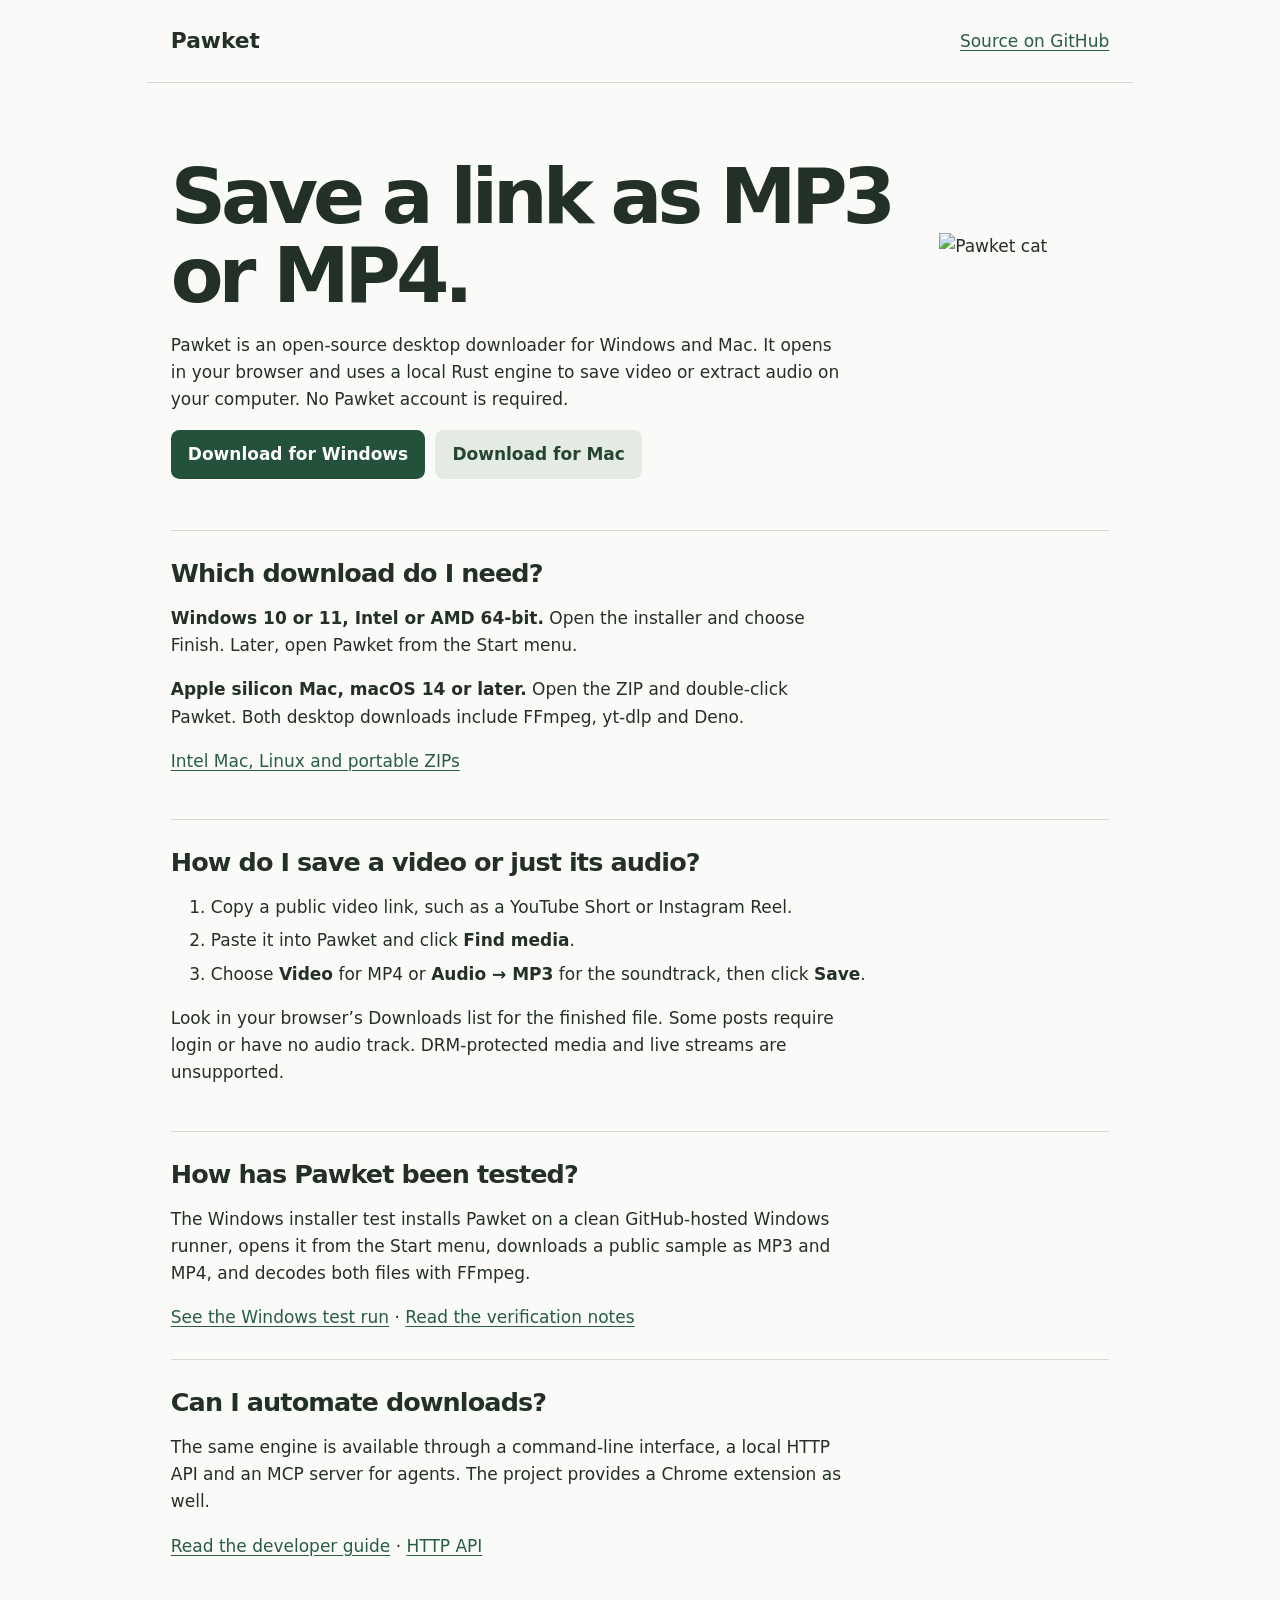
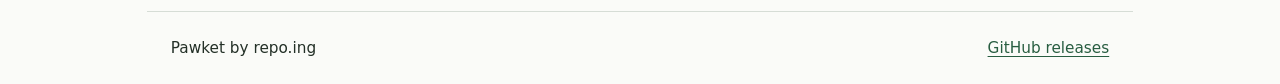
==== site/index.html @ c1f66cdb "Publish a searchable Pawket download and verification guide" ====
<!doctype html>
<html lang="en">
<head>
<meta charset="utf-8">
<meta name="viewport" content="width=device-width,initial-scale=1">
<title>Pawket — Open-source MP3 and MP4 downloader for Windows and Mac</title>
<meta name="description" content="Download Pawket to save public video links as MP4 video or MP3 audio on your own computer. Get the Windows installer or Apple silicon Mac app and see how downloads work.">
<link rel="canonical" href="https://repo-ing.github.io/pawket/">
<meta property="og:title" content="Pawket — Save a link as MP3 or MP4">
<meta property="og:description" content="An open-source desktop downloader for Windows and Mac. Paste a link, choose audio or video, and save it locally.">
<meta property="og:type" content="website">
<meta property="og:url" content="https://repo-ing.github.io/pawket/">
<meta property="og:image" content="https://repo-ing.github.io/pawket/pawket-logo-320.png">
<link rel="icon" href="pawket-logo-320.png">
<style>
:root{color-scheme:light;font:17px/1.6 "Inter",system-ui,sans-serif;color:#233027;background:#fafbf8}*{box-sizing:border-box}body{margin:0}main,nav,footer{max-width:58rem;margin:auto;padding:1.4rem}nav,footer{display:flex;justify-content:space-between;align-items:center;gap:1rem}nav{border-bottom:1px solid #d6ddd6}nav strong{font-size:1.28rem}a{color:#285d41;text-underline-offset:.18em}header{padding:3rem 0;display:grid;grid-template-columns:1fr minmax(6rem,10rem);gap:1.3rem;align-items:center}header img{width:100%;height:auto}h1{font-size:clamp(2.5rem,6vw,4.6rem);line-height:1.02;letter-spacing:-.065em;margin:0}h2{letter-spacing:-.035em;line-height:1.18;margin:0 0 .8rem}p{max-width:62ch}.actions{display:flex;gap:.6rem;flex-wrap:wrap}.actions a{padding:.62rem 1rem;background:#235139;color:white;border-radius:.5rem;font-weight:650;text-decoration:none}.actions a+a{background:#e4ebe4;color:#25452e}section{padding:1.6rem 0;border-top:1px solid #d6ddd6}li+li{margin-top:.35rem}footer{font-size:.9rem;border-top:1px solid #d6ddd6}@media(max-width:540px){header{grid-template-columns:1fr;padding:2rem 0}header img{display:none}}
</style>
</head>
<body><nav aria-label="Main"><strong>Pawket</strong><a href="https://github.com/repo-ing/pawket">Source on GitHub</a></nav>
<main>
<header><div><h1>Save a link as MP3 or MP4.</h1>
<p>Pawket is an open-source desktop downloader for Windows and Mac. It opens in your browser and uses a local Rust engine to save video or extract audio on your computer. No Pawket account is required.</p>
<div class="actions"><a href="https://github.com/repo-ing/pawket/releases/latest/download/Pawket-Setup.exe">Download for Windows</a><a href="https://github.com/repo-ing/pawket/releases/latest/download/Pawket-for-Mac.zip">Download for Mac</a></div></div>
<img src="pawket-logo-320.png" width="320" height="320" alt="Pawket cat"></header>
<section id="install"><h2>Which download do I need?</h2>
<p><strong>Windows 10 or 11, Intel or AMD 64-bit.</strong> Open the installer and choose Finish. Later, open Pawket from the Start menu.</p>
<p><strong>Apple silicon Mac, macOS 14 or later.</strong> Open the ZIP and double-click Pawket. Both desktop downloads include FFmpeg, yt-dlp and Deno.</p>
<p><a href="https://github.com/repo-ing/pawket/releases/latest">Intel Mac, Linux and portable ZIPs</a></p></section>
<section id="first-download"><h2>How do I save a video or just its audio?</h2>
<ol><li>Copy a public video link, such as a YouTube Short or Instagram Reel.</li><li>Paste it into Pawket and click <strong>Find media</strong>.</li><li>Choose <strong>Video</strong> for MP4 or <strong>Audio → MP3</strong> for the soundtrack, then click <strong>Save</strong>.</li></ol>
<p>Look in your browser’s Downloads list for the finished file. Some posts require login or have no audio track. DRM-protected media and live streams are unsupported.</p></section>
<section id="verification"><h2>How has Pawket been tested?</h2>
<p>The Windows installer test installs Pawket on a clean GitHub-hosted Windows runner, opens it from the Start menu, downloads a public sample as MP3 and MP4, and decodes both files with FFmpeg.</p>
<a href="https://github.com/repo-ing/pawket/actions/runs/46078348988">See the Windows test run</a> · <a href="https://github.com/repo-ing/pawket/blob/main/docs/VERIFICATION.md">Read the verification notes</a></section>
<section id="developers"><h2>Can I automate downloads?</h2><p>The same engine is available through a command-line interface, a local HTTP API and an MCP server for agents. The project provides a Chrome extension as well.</p><a href="https://github.com/repo-ing/pawket/blob/main/docs/GUIDE.md">Read the developer guide</a> · <a href="https://github.com/repo-ing/pawket/blob/main/docs/API.md">HTTP API</a></section>
</main><footer><span>Pawket by repo.ing</span><a href="https://github.com/repo-ing/pawket/releases">GitHub releases</a></footer></body></html>
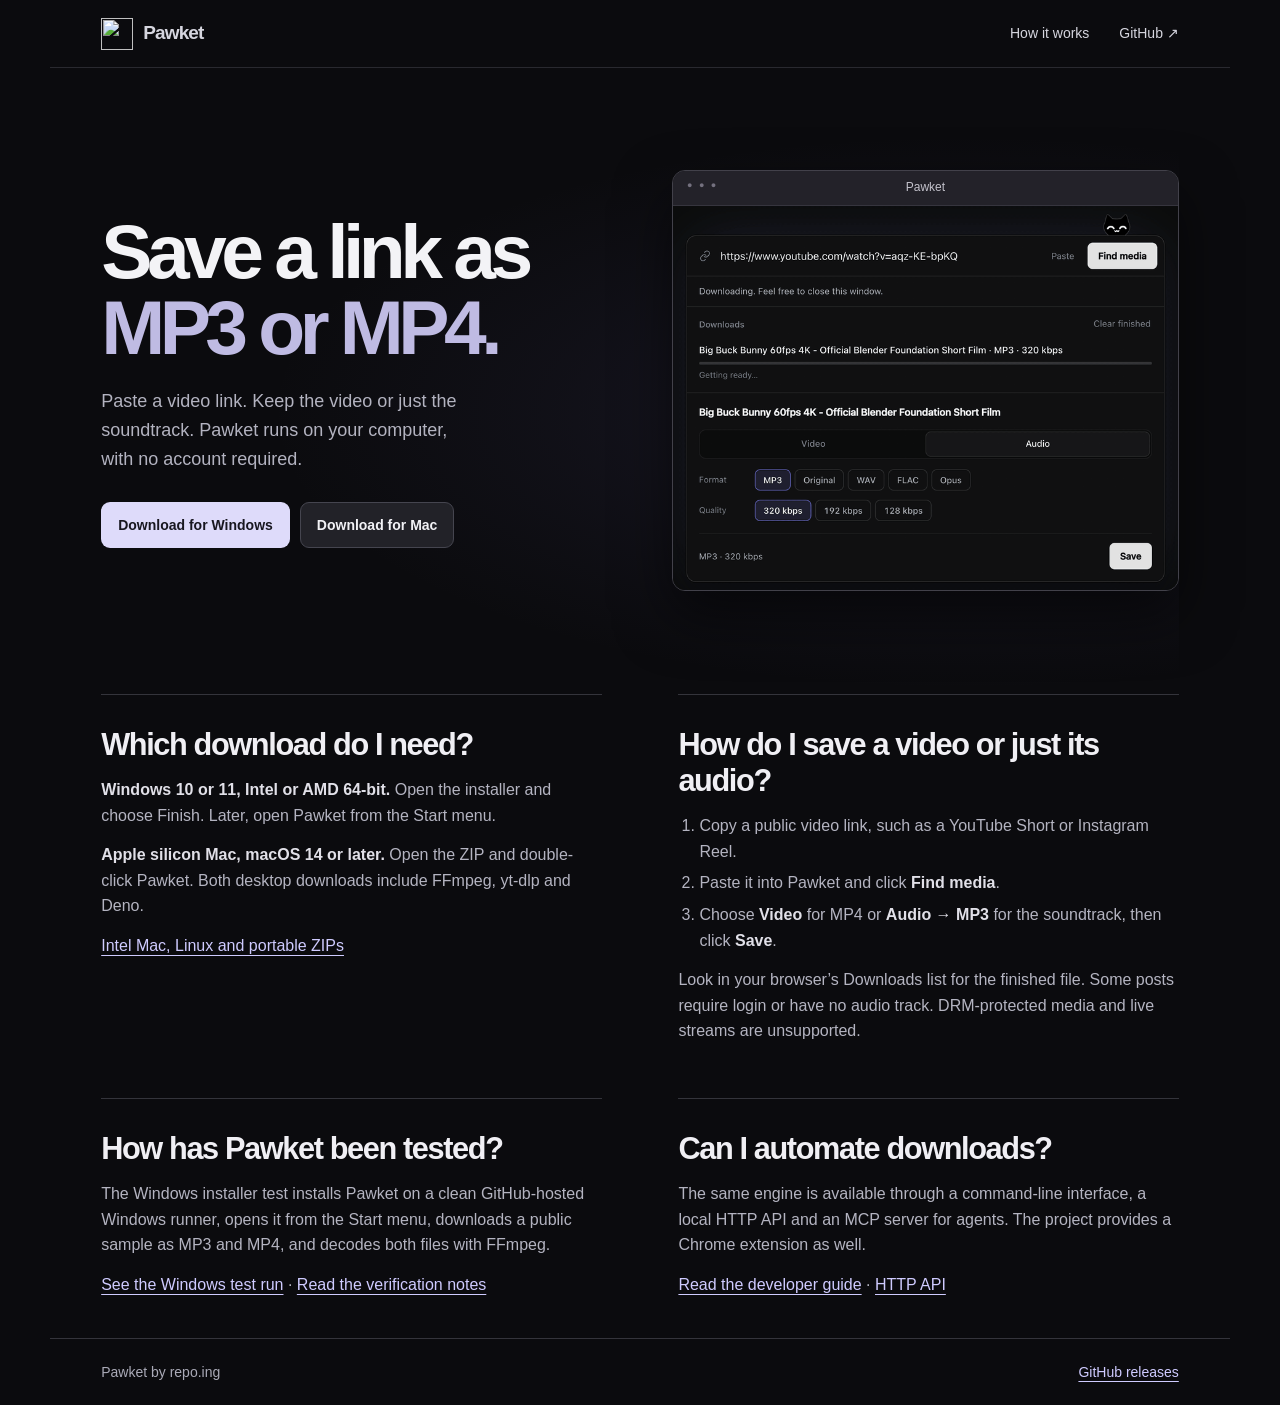
==== commit ba10fc98: "Bring the Pawket desktop visual style to the download site" ====
--- a/site/index.html
+++ b/site/index.html
@@ -12,17 +12,15 @@
 <meta property="og:url" content="https://repo-ing.github.io/pawket/">
 <meta property="og:image" content="https://repo-ing.github.io/pawket/pawket-logo-320.png">
 <link rel="icon" href="pawket-logo-320.png">
-<style>
-:root{color-scheme:light;font:17px/1.6 "Inter",system-ui,sans-serif;color:#233027;background:#fafbf8}*{box-sizing:border-box}body{margin:0}main,nav,footer{max-width:58rem;margin:auto;padding:1.4rem}nav,footer{display:flex;justify-content:space-between;align-items:center;gap:1rem}nav{border-bottom:1px solid #d6ddd6}nav strong{font-size:1.28rem}a{color:#285d41;text-underline-offset:.18em}header{padding:3rem 0;display:grid;grid-template-columns:1fr minmax(6rem,10rem);gap:1.3rem;align-items:center}header img{width:100%;height:auto}h1{font-size:clamp(2.5rem,6vw,4.6rem);line-height:1.02;letter-spacing:-.065em;margin:0}h2{letter-spacing:-.035em;line-height:1.18;margin:0 0 .8rem}p{max-width:62ch}.actions{display:flex;gap:.6rem;flex-wrap:wrap}.actions a{padding:.62rem 1rem;background:#235139;color:white;border-radius:.5rem;font-weight:650;text-decoration:none}.actions a+a{background:#e4ebe4;color:#25452e}section{padding:1.6rem 0;border-top:1px solid #d6ddd6}li+li{margin-top:.35rem}footer{font-size:.9rem;border-top:1px solid #d6ddd6}@media(max-width:540px){header{grid-template-columns:1fr;padding:2rem 0}header img{display:none}}
-</style>
+<link rel="stylesheet" href="theme.css">
 </head>
-<body><nav aria-label="Main"><strong>Pawket</strong><a href="https://github.com/repo-ing/pawket">Source on GitHub</a></nav>
+<body><nav aria-label="Main"><a class="brand" href="./"><img src="pawket-logo-320.png" alt="" width="32" height="32">Pawket</a><div class="navlinks"><a href="#first-download">How it works</a><a href="https://github.com/repo-ing/pawket">GitHub ↗</a></div></nav>
 <main>
-<header><div><h1>Save a link as MP3 or MP4.</h1>
-<p>Pawket is an open-source desktop downloader for Windows and Mac. It opens in your browser and uses a local Rust engine to save video or extract audio on your computer. No Pawket account is required.</p>
+<header><div><h1>Save a link as<br><span>MP3 or MP4.</span></h1>
+<p>Paste a video link. Keep the video or just the soundtrack. Pawket runs on your computer, with no account required.</p>
 <div class="actions"><a href="https://github.com/repo-ing/pawket/releases/latest/download/Pawket-Setup.exe">Download for Windows</a><a href="https://github.com/repo-ing/pawket/releases/latest/download/Pawket-for-Mac.zip">Download for Mac</a></div></div>
-<img src="pawket-logo-320.png" width="320" height="320" alt="Pawket cat"></header>
-<section id="install"><h2>Which download do I need?</h2>
+<figure><figcaption><span class="lights" aria-hidden="true">● ● ●</span>Pawket</figcaption><img src="picker.png" width="820" height="625" alt="Pawket downloading an MP3 with Audio selected at 320 kbps"></figure></header>
+<div class="guides"><section id="install"><h2>Which download do I need?</h2>
 <p><strong>Windows 10 or 11, Intel or AMD 64-bit.</strong> Open the installer and choose Finish. Later, open Pawket from the Start menu.</p>
 <p><strong>Apple silicon Mac, macOS 14 or later.</strong> Open the ZIP and double-click Pawket. Both desktop downloads include FFmpeg, yt-dlp and Deno.</p>
 <p><a href="https://github.com/repo-ing/pawket/releases/latest">Intel Mac, Linux and portable ZIPs</a></p></section>
@@ -32,5 +30,5 @@
 <section id="verification"><h2>How has Pawket been tested?</h2>
 <p>The Windows installer test installs Pawket on a clean GitHub-hosted Windows runner, opens it from the Start menu, downloads a public sample as MP3 and MP4, and decodes both files with FFmpeg.</p>
 <a href="https://github.com/repo-ing/pawket/actions/runs/46078348988">See the Windows test run</a> · <a href="https://github.com/repo-ing/pawket/blob/main/docs/VERIFICATION.md">Read the verification notes</a></section>
-<section id="developers"><h2>Can I automate downloads?</h2><p>The same engine is available through a command-line interface, a local HTTP API and an MCP server for agents. The project provides a Chrome extension as well.</p><a href="https://github.com/repo-ing/pawket/blob/main/docs/GUIDE.md">Read the developer guide</a> · <a href="https://github.com/repo-ing/pawket/blob/main/docs/API.md">HTTP API</a></section>
+<section id="developers"><h2>Can I automate downloads?</h2><p>The same engine is available through a command-line interface, a local HTTP API and an MCP server for agents. The project provides a Chrome extension as well.</p><a href="https://github.com/repo-ing/pawket/blob/main/docs/GUIDE.md">Read the developer guide</a> · <a href="https://github.com/repo-ing/pawket/blob/main/docs/API.md">HTTP API</a></section></div>
 </main><footer><span>Pawket by repo.ing</span><a href="https://github.com/repo-ing/pawket/releases">GitHub releases</a></footer></body></html>
--- a/site/theme.css
+++ b/site/theme.css
@@ -0,0 +1,55 @@
+:root {
+  color-scheme: dark;
+  font: 16px/1.6 Inter, -apple-system, BlinkMacSystemFont, "Segoe UI", sans-serif;
+  color: #f3f3f6;
+  background: #0b0b0e;
+}
+* { box-sizing: border-box; }
+body { margin: 0; }
+nav, main, footer { max-width: 1180px; margin: auto; padding-inline: clamp(20px, 4vw, 60px); }
+nav, footer, .brand, .navlinks, .actions { display: flex; align-items: center; }
+nav, footer { justify-content: space-between; gap: 16px; }
+nav { min-height: 68px; border-bottom: 1px solid #29292f; }
+.brand { gap: 10px; font-weight: 690; font-size: 19px; letter-spacing: -.045em; }
+.navlinks { gap: clamp(12px, 3vw, 30px); font-size: 14px; }
+a { color: #cfcbff; text-underline-offset: 4px; }
+nav a, .actions a { text-decoration: none; }
+nav a { color: #d6d6df; }
+a:hover { color: white; }
+a:focus-visible { outline: 2px solid #c8c3ff; outline-offset: 4px; }
+header {
+  position: relative; isolation: isolate;
+  display: grid; grid-template-columns: 1fr 1fr; align-items: center;
+  gap: clamp(24px, 5vw, 72px); padding-block: clamp(55px, 8vw, 112px);
+}
+header::before {
+  content: ""; position: absolute; z-index: -1; inset: 0;
+  background: radial-gradient(ellipse at 80% 55%, #6961aa25, transparent 57%);
+  pointer-events: none;
+}
+h1, h2, p, figure { margin: 0; }
+h1 { font-size: clamp(52px, 6vw, 86px); line-height: .99; letter-spacing: -.072em; font-weight: 620; }
+h1 span { color: #bfbbe3; }
+header p { margin-block: 22px 28px; max-width: 38ch; font-size: 18px; color: #b3b3c0; }
+.actions { flex-wrap: wrap; gap: 10px; }
+.actions a { padding: 11px 16px; border-radius: 9px; font-weight: 620; font-size: 14px; color: #181720; background: #dedbfa; border: 1px solid transparent; }
+.actions a + a { background: #222228; color: #f2f2f6; border-color: #45454f; }
+.actions a:hover { filter: brightness(1.12); }
+figure { overflow: hidden; background: #101012; border: 1px solid #42414a; border-radius: 13px; box-shadow: 0 24px 55px #0008; }
+figcaption { position: relative; text-align: center; padding: 7px; font-size: 12px; color: #c3c2cb; background: #232229; border-bottom: 1px solid #36353e; }
+.lights { position: absolute; left: 14px; color: #74717f; font-size: 9px; letter-spacing: 2px; }
+figure img { width: 100%; height: auto; display: block; }
+.guides { display: grid; grid-template-columns: 1fr 1fr; column-gap: clamp(24px, 6vw, 84px); }
+section { min-width: 0; border-top: 1px solid #34343b; padding-block: 32px 40px; scroll-margin-top: 18px; color: #b4b4c1; }
+h2 { color: #f0eff4; font-size: clamp(22px, 2.4vw, 32px); line-height: 1.18; letter-spacing: -.045em; font-weight: 610; }
+section p, section ol { margin: 14px 0; }
+section ol { padding-left: 21px; }
+li + li { margin-top: 6px; }
+strong { color: #e1e0e8; }
+footer { padding-block: 22px; border-top: 1px solid #34343b; color: #aaaab7; font-size: 14px; }
+@media (max-width: 760px) {
+  header, .guides { grid-template-columns: 1fr; }
+  header { gap: 32px; padding-block: 48px; }
+  figure { width: min(100%, 490px); }
+  section { padding-block: 24px; }
+}
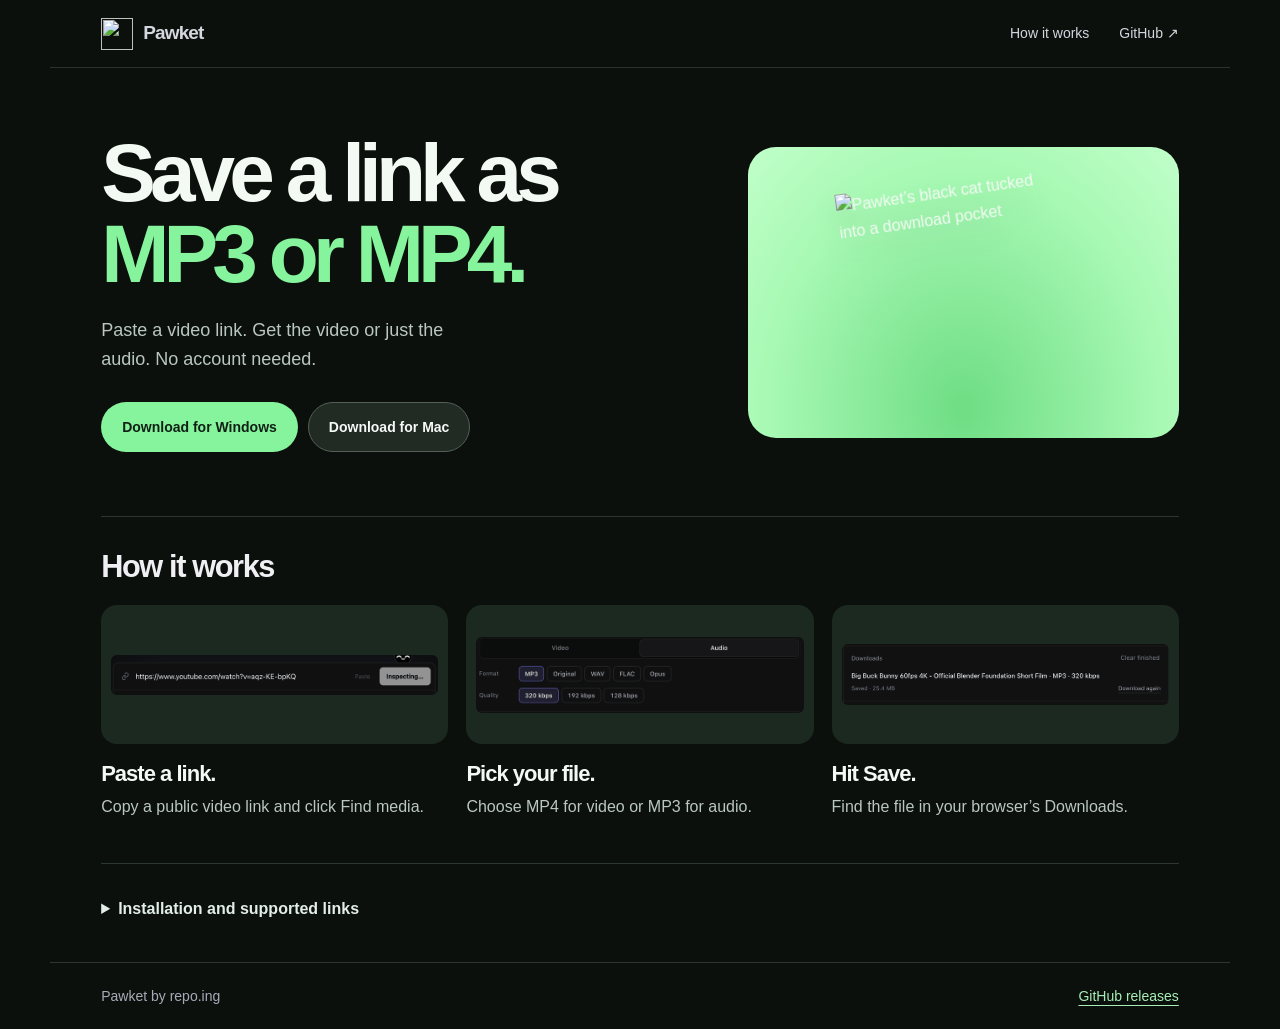
==== commit de4c23ec: "Show the download flow in three illustrated steps" ====
--- a/site/index.html
+++ b/site/index.html
@@ -12,23 +12,21 @@
 <meta property="og:url" content="https://repo-ing.github.io/pawket/">
 <meta property="og:image" content="https://repo-ing.github.io/pawket/pawket-logo-320.png">
 <link rel="icon" href="pawket-logo-320.png">
-<link rel="stylesheet" href="theme.css">
+<link rel="stylesheet" href="theme.css?v=green">
 </head>
 <body><nav aria-label="Main"><a class="brand" href="./"><img src="pawket-logo-320.png" alt="" width="32" height="32">Pawket</a><div class="navlinks"><a href="#first-download">How it works</a><a href="https://github.com/repo-ing/pawket">GitHub ↗</a></div></nav>
 <main>
 <header><div><h1>Save a link as<br><span>MP3 or MP4.</span></h1>
-<p>Paste a video link. Keep the video or just the soundtrack. Pawket runs on your computer, with no account required.</p>
+<p>Paste a video link. Get the video or just the audio. No account needed.</p>
 <div class="actions"><a href="https://github.com/repo-ing/pawket/releases/latest/download/Pawket-Setup.exe">Download for Windows</a><a href="https://github.com/repo-ing/pawket/releases/latest/download/Pawket-for-Mac.zip">Download for Mac</a></div></div>
-<figure><figcaption><span class="lights" aria-hidden="true">● ● ●</span>Pawket</figcaption><img src="picker.png" width="820" height="625" alt="Pawket downloading an MP3 with Audio selected at 320 kbps"></figure></header>
-<div class="guides"><section id="install"><h2>Which download do I need?</h2>
-<p><strong>Windows 10 or 11, Intel or AMD 64-bit.</strong> Open the installer and choose Finish. Later, open Pawket from the Start menu.</p>
-<p><strong>Apple silicon Mac, macOS 14 or later.</strong> Open the ZIP and double-click Pawket. Both desktop downloads include FFmpeg, yt-dlp and Deno.</p>
-<p><a href="https://github.com/repo-ing/pawket/releases/latest">Intel Mac, Linux and portable ZIPs</a></p></section>
-<section id="first-download"><h2>How do I save a video or just its audio?</h2>
-<ol><li>Copy a public video link, such as a YouTube Short or Instagram Reel.</li><li>Paste it into Pawket and click <strong>Find media</strong>.</li><li>Choose <strong>Video</strong> for MP4 or <strong>Audio → MP3</strong> for the soundtrack, then click <strong>Save</strong>.</li></ol>
-<p>Look in your browser’s Downloads list for the finished file. Some posts require login or have no audio track. DRM-protected media and live streams are unsupported.</p></section>
-<section id="verification"><h2>How has Pawket been tested?</h2>
-<p>The Windows installer test installs Pawket on a clean GitHub-hosted Windows runner, opens it from the Start menu, downloads a public sample as MP3 and MP4, and decodes both files with FFmpeg.</p>
-<a href="https://github.com/repo-ing/pawket/actions/runs/46078348988">See the Windows test run</a> · <a href="https://github.com/repo-ing/pawket/blob/main/docs/VERIFICATION.md">Read the verification notes</a></section>
-<section id="developers"><h2>Can I automate downloads?</h2><p>The same engine is available through a command-line interface, a local HTTP API and an MCP server for agents. The project provides a Chrome extension as well.</p><a href="https://github.com/repo-ing/pawket/blob/main/docs/GUIDE.md">Read the developer guide</a> · <a href="https://github.com/repo-ing/pawket/blob/main/docs/API.md">HTTP API</a></section></div>
+<figure class="mascot"><img src="pawket-logo-320.png" width="320" height="320" alt="Pawket’s black cat tucked into a download pocket"></figure></header>
+<section id="first-download"><h2>How it works</h2><ol class="steps">
+<li><div class="shot"><img src="paste.png" width="786" height="96" alt="A video link in Pawket’s link field"></div><h3>Paste a link.</h3><p>Copy a public video link and click Find media.</p></li>
+<li><div class="shot"><img src="choose.png" width="752" height="174" alt="Audio selected with MP3 and bitrate options"></div><h3>Pick your file.</h3><p>Choose MP4 for video or MP3 for audio.</p></li>
+<li><div class="shot"><img src="save.png" width="778" height="145" alt="The downloaded file in Pawket’s download list"></div><h3>Hit Save.</h3><p>Find the file in your browser’s Downloads.</p></li>
+</ol></section>
+<section id="install"><details><summary>Installation and supported links</summary>
+<p><strong>Windows 10 or 11 (64-bit Intel or AMD):</strong> Open the installer and choose Finish. <strong>Mac (M1 or newer, macOS 14+):</strong> Open the ZIP and double-click Pawket. Both include the media tools.</p>
+<p>Public YouTube Shorts and Instagram Reels are supported. Some posts require login. DRM-protected videos and live streams are unsupported.</p>
+<a href="https://github.com/repo-ing/pawket/releases/latest">Other downloads</a> · <a href="https://github.com/repo-ing/pawket/actions/runs/46078348988">Windows install test</a> · <a href="https://github.com/repo-ing/pawket/blob/main/docs/GUIDE.md">Developer guide</a></details></section>
 </main><footer><span>Pawket by repo.ing</span><a href="https://github.com/repo-ing/pawket/releases">GitHub releases</a></footer></body></html>
--- a/site/theme.css
+++ b/site/theme.css
@@ -53,3 +53,25 @@
   figure { width: min(100%, 490px); }
   section { padding-block: 24px; }
 }
+
+:root{background:#0b100d;color:#f3faf4}
+nav{border-color:#27332b}
+header{grid-template-columns:1.15fr .85fr;padding-block:clamp(36px,5vw,72px)}
+header::before{background:none}
+h1{font-size:clamp(56px,6.4vw,92px);font-weight:720}
+h1 span{color:#86f49c}
+header p,section p{color:#bac7bf}
+.actions a{border-radius:100px;padding:13px 20px;background:#86f49c;color:#102016}
+.actions a+a{background:#212b24;border-color:#526057;color:#f5faf6}
+.mascot{display:grid;place-items:center;aspect-ratio:1.48;background:radial-gradient(ellipse at 50% 90%,#6edd84,#a8f9b4 65%,#c1ffca);border:0;border-radius:28px;box-shadow:none}
+.mascot img{width:53%;transform:rotate(-8deg);filter:drop-shadow(0 14px 12px #213b2226)}
+section,footer{border-color:#2c382f}
+.steps{list-style:none;display:grid;grid-template-columns:repeat(3,minmax(0,1fr));gap:18px;padding:0;margin:20px 0 0}
+.steps li{margin:0}
+.shot{min-height:110px;aspect-ratio:2.5;display:grid;align-items:center;padding:10px;background:#1c2920;border-radius:16px}
+.shot img{display:block;width:100%;height:auto;border-radius:6px}
+.steps h3{color:#f3faf4;font-size:22px;letter-spacing:-.045em;margin:12px 0 0}
+.steps p{margin:3px 0}
+details summary{cursor:pointer;font-weight:650;color:#e3eee6}
+a{color:#a7eeb6}
+@media(max-width:760px){header{grid-template-columns:1fr}.mascot{width:100%;aspect-ratio:2.7}.mascot img{width:auto;height:100%;max-height:134px}.steps{grid-template-columns:1fr;gap:22px}.shot{max-width:440px;min-height:0;aspect-ratio:3.4}.steps h3{margin-top:6px}}
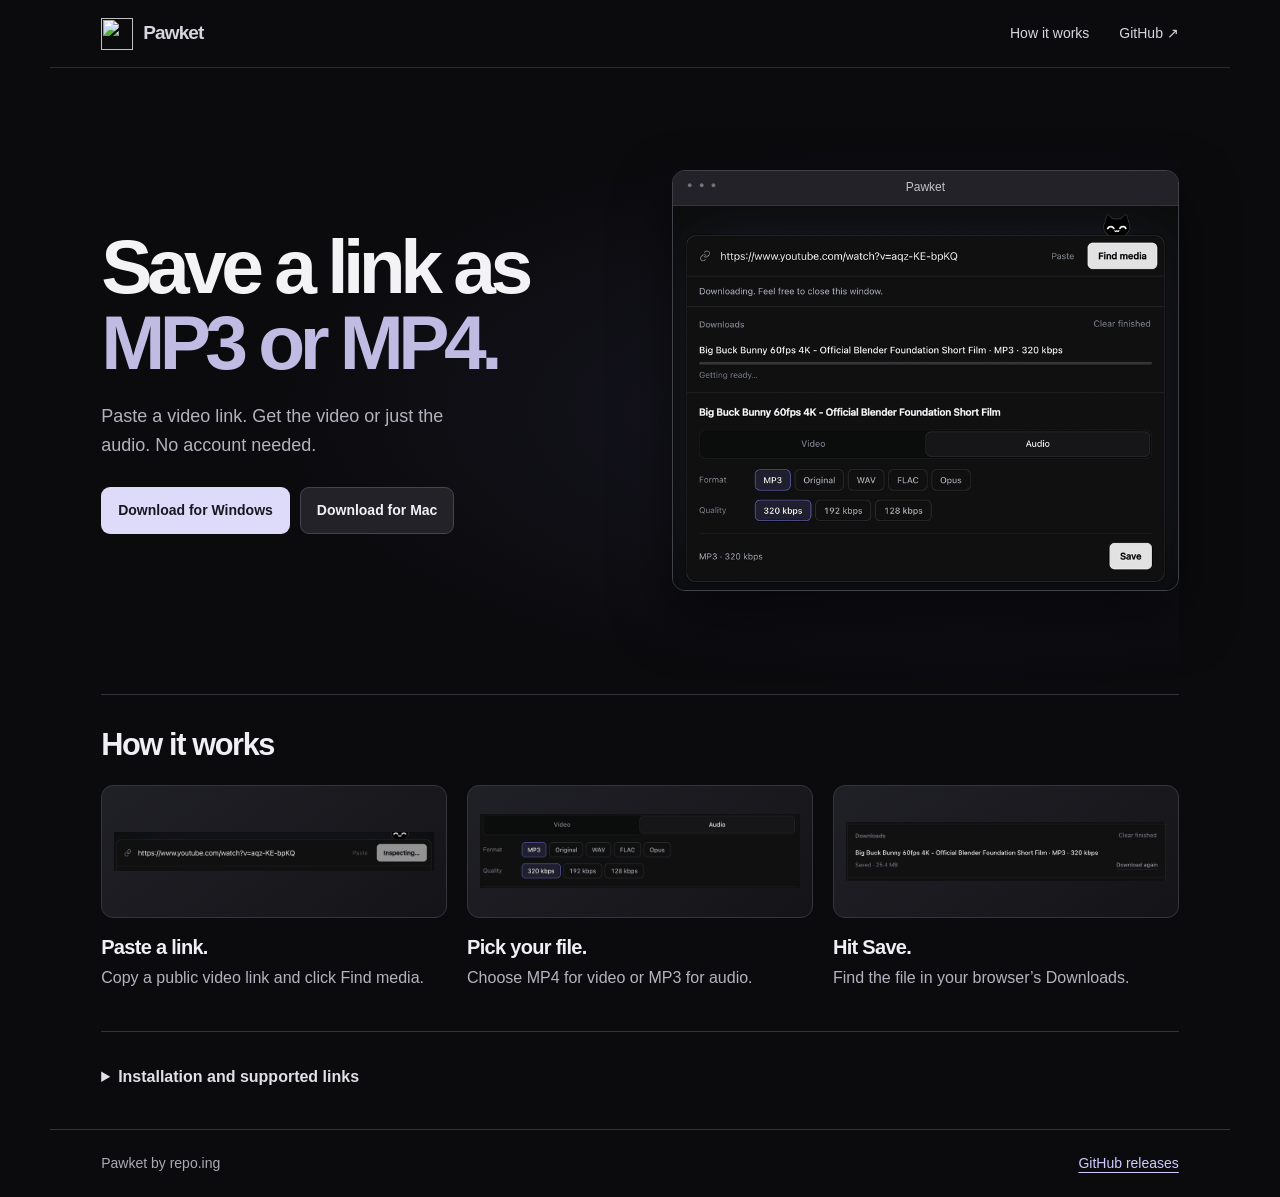
==== commit 6181c151: "Restore the charcoal and violet site design around the illustrated steps" ====
--- a/site/index.html
+++ b/site/index.html
@@ -12,14 +12,14 @@
 <meta property="og:url" content="https://repo-ing.github.io/pawket/">
 <meta property="og:image" content="https://repo-ing.github.io/pawket/pawket-logo-320.png">
 <link rel="icon" href="pawket-logo-320.png">
-<link rel="stylesheet" href="theme.css?v=green">
+<link rel="stylesheet" href="theme.css?v=linear-steps">
 </head>
 <body><nav aria-label="Main"><a class="brand" href="./"><img src="pawket-logo-320.png" alt="" width="32" height="32">Pawket</a><div class="navlinks"><a href="#first-download">How it works</a><a href="https://github.com/repo-ing/pawket">GitHub ↗</a></div></nav>
 <main>
 <header><div><h1>Save a link as<br><span>MP3 or MP4.</span></h1>
 <p>Paste a video link. Get the video or just the audio. No account needed.</p>
 <div class="actions"><a href="https://github.com/repo-ing/pawket/releases/latest/download/Pawket-Setup.exe">Download for Windows</a><a href="https://github.com/repo-ing/pawket/releases/latest/download/Pawket-for-Mac.zip">Download for Mac</a></div></div>
-<figure class="mascot"><img src="pawket-logo-320.png" width="320" height="320" alt="Pawket’s black cat tucked into a download pocket"></figure></header>
+<figure><figcaption><span class="lights" aria-hidden="true">● ● ●</span>Pawket</figcaption><img src="picker.png" width="820" height="625" alt="Pawket with Audio and MP3 selected"></figure></header>
 <section id="first-download"><h2>How it works</h2><ol class="steps">
 <li><div class="shot"><img src="paste.png" width="786" height="96" alt="A video link in Pawket’s link field"></div><h3>Paste a link.</h3><p>Copy a public video link and click Find media.</p></li>
 <li><div class="shot"><img src="choose.png" width="752" height="174" alt="Audio selected with MP3 and bitrate options"></div><h3>Pick your file.</h3><p>Choose MP4 for video or MP3 for audio.</p></li>
--- a/site/theme.css
+++ b/site/theme.css
@@ -54,24 +54,14 @@
   section { padding-block: 24px; }
 }
 
-:root{background:#0b100d;color:#f3faf4}
-nav{border-color:#27332b}
-header{grid-template-columns:1.15fr .85fr;padding-block:clamp(36px,5vw,72px)}
-header::before{background:none}
-h1{font-size:clamp(56px,6.4vw,92px);font-weight:720}
-h1 span{color:#86f49c}
-header p,section p{color:#bac7bf}
-.actions a{border-radius:100px;padding:13px 20px;background:#86f49c;color:#102016}
-.actions a+a{background:#212b24;border-color:#526057;color:#f5faf6}
-.mascot{display:grid;place-items:center;aspect-ratio:1.48;background:radial-gradient(ellipse at 50% 90%,#6edd84,#a8f9b4 65%,#c1ffca);border:0;border-radius:28px;box-shadow:none}
-.mascot img{width:53%;transform:rotate(-8deg);filter:drop-shadow(0 14px 12px #213b2226)}
-section,footer{border-color:#2c382f}
-.steps{list-style:none;display:grid;grid-template-columns:repeat(3,minmax(0,1fr));gap:18px;padding:0;margin:20px 0 0}
-.steps li{margin:0}
-.shot{min-height:110px;aspect-ratio:2.5;display:grid;align-items:center;padding:10px;background:#1c2920;border-radius:16px}
-.shot img{display:block;width:100%;height:auto;border-radius:6px}
-.steps h3{color:#f3faf4;font-size:22px;letter-spacing:-.045em;margin:12px 0 0}
-.steps p{margin:3px 0}
-details summary{cursor:pointer;font-weight:650;color:#e3eee6}
-a{color:#a7eeb6}
-@media(max-width:760px){header{grid-template-columns:1fr}.mascot{width:100%;aspect-ratio:2.7}.mascot img{width:auto;height:100%;max-height:134px}.steps{grid-template-columns:1fr;gap:22px}.shot{max-width:440px;min-height:0;aspect-ratio:3.4}.steps h3{margin-top:6px}}
+.steps { list-style: none; display: grid; grid-template-columns: repeat(3, minmax(0, 1fr)); gap: 20px; padding: 0; margin: 22px 0 0; }
+.steps li { margin: 0; }
+.shot { display: grid; align-items: center; aspect-ratio: 2.6; padding: 12px; background: linear-gradient(145deg, #202027, #141418); border: 1px solid #36353f; border-radius: 12px; }
+.shot img { display: block; width: 100%; height: auto; }
+.steps h3 { margin: 13px 0 2px; color: #efeff4; font-size: 20px; font-weight: 610; letter-spacing: -.035em; }
+.steps p { margin: 0; }
+details summary { cursor: pointer; color: #e1e0e8; font-weight: 600; }
+@media (max-width: 760px) {
+  .steps { grid-template-columns: 1fr; gap: 24px; }
+  .shot { max-width: 490px; aspect-ratio: 3.5; }
+}
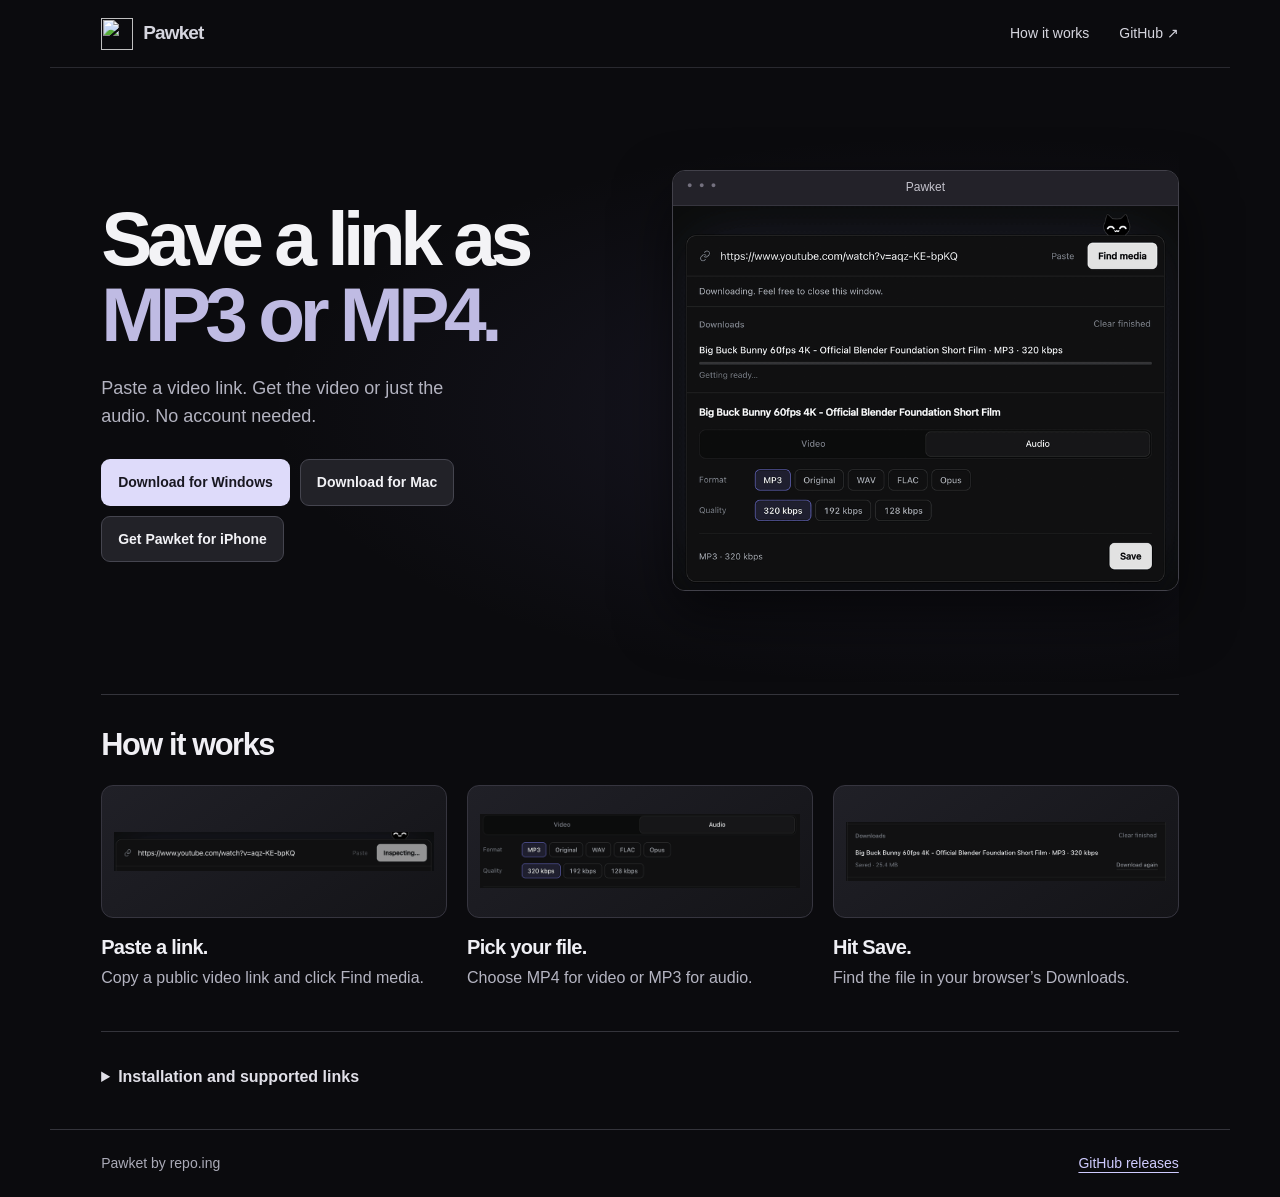
==== commit 92676606: "Add iPhone Home Screen install and direct media handoff" ====
--- a/site/index.html
+++ b/site/index.html
@@ -18,7 +18,7 @@
 <main>
 <header><div><h1>Save a link as<br><span>MP3 or MP4.</span></h1>
 <p>Paste a video link. Get the video or just the audio. No account needed.</p>
-<div class="actions"><a href="https://github.com/repo-ing/pawket/releases/latest/download/Pawket-Setup.exe">Download for Windows</a><a href="https://github.com/repo-ing/pawket/releases/latest/download/Pawket-for-Mac.zip">Download for Mac</a></div></div>
+<div class="actions"><a href="https://github.com/repo-ing/pawket/releases/latest/download/Pawket-Setup.exe">Download for Windows</a><a href="https://github.com/repo-ing/pawket/releases/latest/download/Pawket-for-Mac.zip">Download for Mac</a><a href="iphone/">Get Pawket for iPhone</a></div></div>
 <figure><figcaption><span class="lights" aria-hidden="true">● ● ●</span>Pawket</figcaption><img src="picker.png" width="820" height="625" alt="Pawket with Audio and MP3 selected"></figure></header>
 <section id="first-download"><h2>How it works</h2><ol class="steps">
 <li><div class="shot"><img src="paste.png" width="786" height="96" alt="A video link in Pawket’s link field"></div><h3>Paste a link.</h3><p>Copy a public video link and click Find media.</p></li>
@@ -27,6 +27,6 @@
 </ol></section>
 <section id="install"><details><summary>Installation and supported links</summary>
 <p><strong>Windows 10 or 11 (64-bit Intel or AMD):</strong> Open the installer and choose Finish. <strong>Mac (M1 or newer, macOS 14+):</strong> Open the ZIP and double-click Pawket. Both include the media tools.</p>
-<p>Public YouTube Shorts and Instagram Reels are supported. Some posts require login. DRM-protected videos and live streams are unsupported.</p>
+<p>On iPhone, add Pawket to your Home Screen to open direct MP3 and MP4 files. On desktop, public YouTube Shorts and Instagram Reels are supported. Some posts require login. DRM-protected videos and live streams are unsupported.</p>
 <a href="https://github.com/repo-ing/pawket/releases/latest">Other downloads</a> · <a href="https://github.com/repo-ing/pawket/actions/runs/46078348988">Windows install test</a> · <a href="https://github.com/repo-ing/pawket/blob/main/docs/GUIDE.md">Developer guide</a></details></section>
 </main><footer><span>Pawket by repo.ing</span><a href="https://github.com/repo-ing/pawket/releases">GitHub releases</a></footer></body></html>
